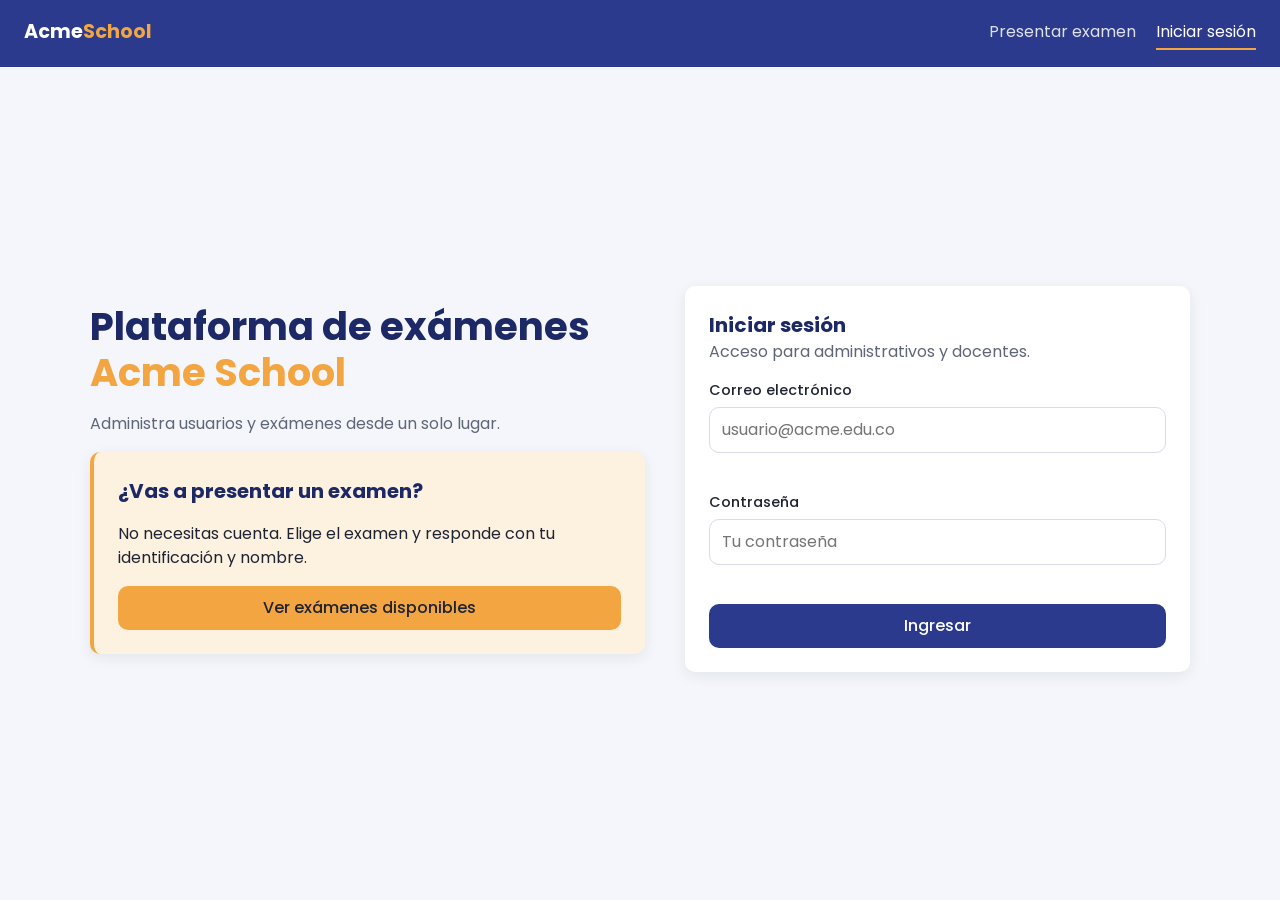
==== html/examenes.html @ 31f8342a "feat: implementa CRUD de examenes con preguntas y respuestas" ====
<!DOCTYPE html>
<html lang="es">
<head>
  <meta charset="UTF-8">
  <meta name="viewport" content="width=device-width, initial-scale=1.0">
  <title>Gestión de exámenes · Acme School</title>
  <link rel="icon" href="../imagenes/logo.svg" type="image/svg+xml">
  <link rel="preconnect" href="https://fonts.googleapis.com">
  <link href="https://fonts.googleapis.com/css2?family=Poppins:wght@400;500;600;700&display=swap" rel="stylesheet">
  <link rel="stylesheet" href="../css/style.css">
  <script src="../js/script.js" defer></script>
  <script src="../js/componentes/acme-menu.js" defer></script>
  <script src="../js/componentes/editor-pregunta.js" defer></script>
  <script src="../js/componentes/formulario-examen.js" defer></script>
  <script src="../js/componentes/tabla-examenes.js" defer></script>
  <script src="../js/examenes.js" defer></script>
</head>
<body>
  <acme-menu activo="examenes"></acme-menu>

  <main>
    <section class="panel">
      <h1>Gestión de exámenes</h1>
      <p class="subtitulo">Crea, actualiza y elimina exámenes con sus preguntas y respuestas.</p>
    </section>

    <formulario-examen id="formularioExamen"></formulario-examen>
    <tabla-examenes id="tablaExamenes"></tabla-examenes>
  </main>
</body>
</html>
---- css/style.css ----
/* =========================================================
   Acme School · style.css
   Identidad visual común. Los Web Components también cargan
   este archivo dentro de su Shadow DOM para verse iguales.
   ========================================================= */

/* ---------- Variables (colores y medidas de la marca) ---------- */
:root {
  --color-primario: #2b3a8c;
  --color-primario-oscuro: #1d2866;
  --color-primario-claro: #e6e9f7;
  --color-acento: #f2a541;
  --color-acento-claro: #fdf1df;
  --color-exito: #2e9e6a;
  --color-exito-claro: #e3f5ec;
  --color-peligro: #d64545;
  --color-peligro-claro: #fbe7e7;
  --color-fondo: #f4f6fb;
  --color-superficie: #ffffff;
  --color-texto: #1e2333;
  --color-texto-suave: #5f6578;
  --color-borde: #d9dce8;

  --fuente: "Poppins", system-ui, sans-serif;
  --radio: 10px;
  --sombra: 0 4px 14px rgba(30, 35, 51, 0.08);
  --transicion: 0.2s ease;
}

/* ---------- Base ---------- */
* {
  box-sizing: border-box;
  margin: 0;
  padding: 0;
}

body {
  font-family: var(--fuente);
  background: var(--color-fondo);
  color: var(--color-texto);
  line-height: 1.5;
  min-height: 100vh;
}

main {
  width: min(1100px, 100% - 32px);
  margin: 32px auto;
  display: grid;
  gap: 24px;
  animation: aparecer 0.4s ease;
}

h1 {
  font-size: 1.8rem;
  color: var(--color-primario-oscuro);
}

h2 {
  font-size: 1.25rem;
  color: var(--color-primario-oscuro);
}

h3 {
  font-size: 1.05rem;
  color: var(--color-primario-oscuro);
}

a {
  color: var(--color-primario);
}

/* Foco visible para quien navega con teclado (accesibilidad) */
:focus-visible {
  outline: 3px solid var(--color-acento);
  outline-offset: 2px;
}

/* ---------- Paneles ---------- */
.panel {
  background: var(--color-superficie);
  border-radius: var(--radio);
  box-shadow: var(--sombra);
  padding: 24px;
  display: grid;
  gap: 16px;
}

.encabezado-pagina {
  display: flex;
  flex-wrap: wrap;
  justify-content: space-between;
  align-items: center;
  gap: 12px;
}

.subtitulo {
  color: var(--color-texto-suave);
}

/* ---------- Botones ---------- */
.btn {
  font: inherit;
  font-weight: 500;
  border: none;
  border-radius: var(--radio);
  padding: 10px 18px;
  cursor: pointer;
  text-decoration: none;
  display: inline-block;
  text-align: center;
  transition: background var(--transicion), transform var(--transicion);
}

.btn:hover {
  transform: translateY(-1px);
}

.btn:disabled {
  opacity: 0.5;
  cursor: not-allowed;
  transform: none;
}

.btn-primario {
  background: var(--color-primario);
  color: #fff;
}

.btn-primario:hover {
  background: var(--color-primario-oscuro);
}

.btn-secundario {
  background: var(--color-primario-claro);
  color: var(--color-primario-oscuro);
}

.btn-acento {
  background: var(--color-acento);
  color: var(--color-texto);
}

.btn-peligro {
  background: var(--color-peligro);
  color: #fff;
}

.btn-pequeno {
  padding: 6px 12px;
  font-size: 0.85rem;
}

/* ---------- Formularios ---------- */
.formulario {
  display: grid;
  grid-template-columns: repeat(auto-fit, minmax(220px, 1fr));
  gap: 16px;
}

.campo {
  display: grid;
  gap: 6px;
  align-content: start;
}

.campo-completo {
  grid-column: 1 / -1;
}

label {
  font-weight: 500;
  font-size: 0.9rem;
}

input,
select,
textarea {
  font: inherit;
  width: 100%;
  padding: 10px 12px;
  border: 1px solid var(--color-borde);
  border-radius: var(--radio);
  background: var(--color-superficie);
  color: var(--color-texto);
  transition: border-color var(--transicion);
}

textarea {
  resize: vertical;
  min-height: 80px;
}

input:focus,
select:focus,
textarea:focus {
  border-color: var(--color-primario);
}

input:disabled {
  background: var(--color-fondo);
  color: var(--color-texto-suave);
}

input.incorrecto,
select.incorrecto,
textarea.incorrecto {
  border-color: var(--color-peligro);
}

.error {
  color: var(--color-peligro);
  font-size: 0.85rem;
  min-height: 1.2em;
}

.acciones {
  display: flex;
  flex-wrap: wrap;
  gap: 12px;
  grid-column: 1 / -1;
}

/* ---------- Tablas ---------- */
.contenedor-tabla {
  overflow-x: auto;
}

table {
  width: 100%;
  border-collapse: collapse;
}

th,
td {
  text-align: left;
  padding: 12px;
  border-bottom: 1px solid var(--color-borde);
}

th {
  background: var(--color-primario-claro);
  color: var(--color-primario-oscuro);
  font-weight: 600;
}

tbody tr {
  transition: background var(--transicion);
}

tbody tr:hover {
  background: var(--color-fondo);
}

.celda-acciones {
  display: flex;
  flex-wrap: wrap;
  gap: 8px;
}

/* Fila que se está editando */
tr.editando {
  background: var(--color-acento-claro);
}

/* ---------- Etiquetas ---------- */
.etiqueta {
  display: inline-block;
  padding: 2px 10px;
  border-radius: 999px;
  font-size: 0.8rem;
  font-weight: 500;
  background: var(--color-primario-claro);
  color: var(--color-primario);
}

.etiqueta-docente {
  background: var(--color-exito-claro);
  color: var(--color-exito);
}

/* ---------- Mensajes ---------- */
.mensaje {
  padding: 10px 14px;
  border-radius: var(--radio);
}

.mensaje:empty {
  display: none;
}

.exito {
  background: var(--color-exito-claro);
  color: var(--color-exito);
}

.fallo {
  background: var(--color-peligro-claro);
  color: var(--color-peligro);
}

.vacio {
  text-align: center;
  color: var(--color-texto-suave);
  padding: 24px;
}

/* ---------- Utilidades ---------- */
.oculto {
  display: none !important;
}

.aparecer {
  animation: aparecer 0.35s ease;
}

@keyframes aparecer {
  from {
    opacity: 0;
    transform: translateY(10px);
  }
  to {
    opacity: 1;
    transform: translateY(0);
  }
}

/* =========================================================
   Página de entrada (index.html): login
   ========================================================= */
.entrada {
  min-height: calc(100vh - 140px);
  grid-template-columns: 1.1fr 1fr;
  align-items: center;
  gap: 40px;
}

.bienvenida {
  display: grid;
  gap: 16px;
}

.bienvenida h1 {
  font-size: 2.4rem;
  line-height: 1.2;
}

.bienvenida h1 span {
  color: var(--color-acento);
}

.acceso-publico {
  background: var(--color-acento-claro);
  border-left: 4px solid var(--color-acento);
}

/* =========================================================
   Responsive
   ========================================================= */
@media (max-width: 800px) {
  .entrada {
    grid-template-columns: 1fr;
    min-height: auto;
  }

  .bienvenida h1 {
    font-size: 1.8rem;
  }
}

/* En celulares las tablas se convierten en tarjetas: cada celda
   muestra su título con el atributo data-etiqueta */
@media (max-width: 700px) {
  main {
    margin: 16px auto;
  }

  .panel {
    padding: 16px;
  }

  h1 {
    font-size: 1.4rem;
  }

  thead {
    display: none;
  }

  table,
  tbody,
  tr,
  td {
    display: block;
    width: 100%;
  }

  tbody tr {
    border: 1px solid var(--color-borde);
    border-radius: var(--radio);
    margin-bottom: 12px;
    padding: 8px 12px;
  }

  td {
    display: flex;
    justify-content: space-between;
    gap: 12px;
    padding: 8px 0;
    text-align: right;
  }

  td:last-child {
    border-bottom: none;
  }

  td[data-etiqueta]::before {
    content: attr(data-etiqueta);
    font-weight: 600;
    color: var(--color-primario-oscuro);
    text-align: left;
  }

  .celda-acciones {
    justify-content: flex-end;
  }

  .acciones .btn {
    flex: 1;
  }
}
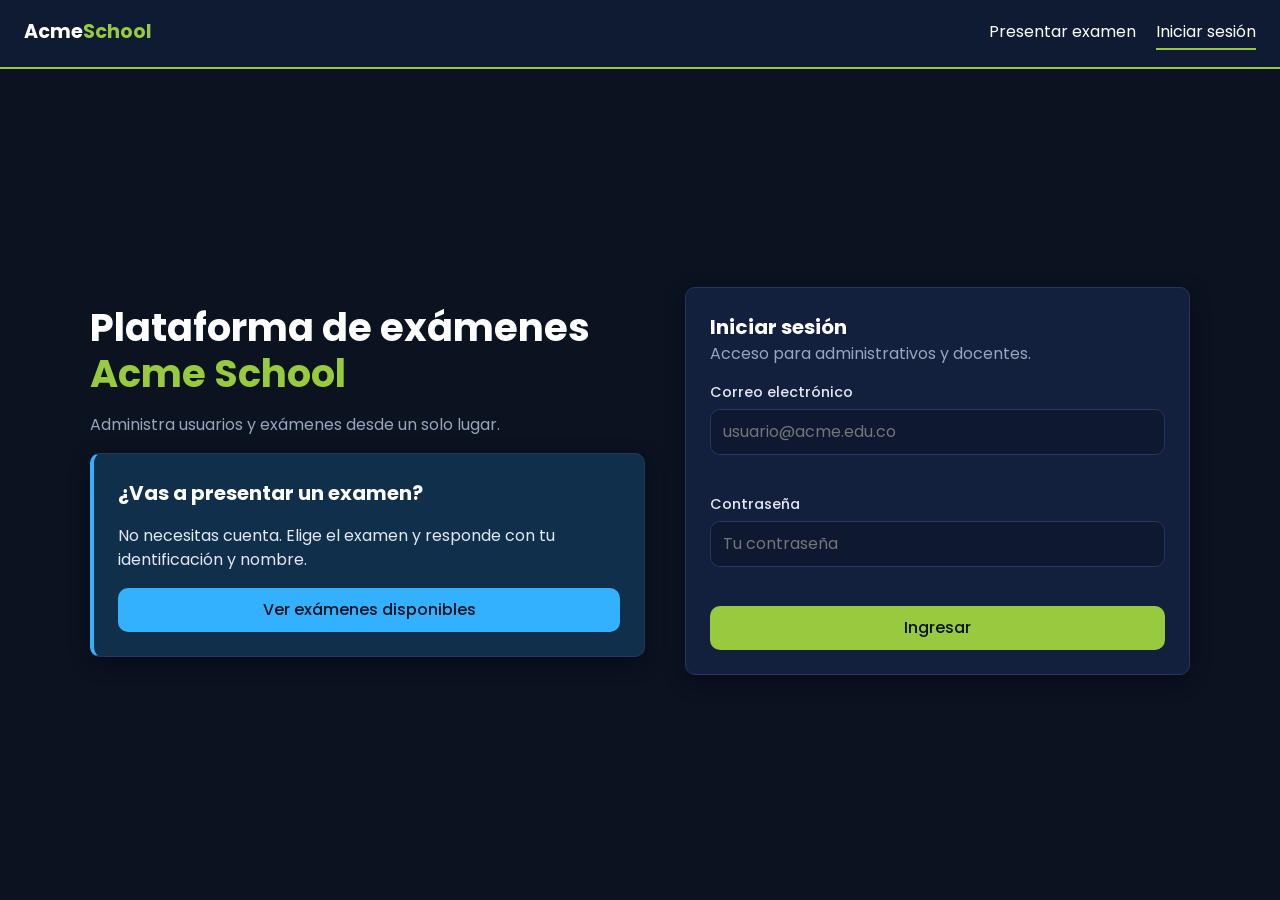
==== commit 78f2c4fd: "refactor: mueve las plantillas de los web components al HTML de cada pagina" ====
--- a/html/examenes.html
+++ b/html/examenes.html
@@ -27,5 +27,156 @@
     <formulario-examen id="formularioExamen"></formulario-examen>
     <tabla-examenes id="tablaExamenes"></tabla-examenes>
   </main>
+
+  <!-- Plantilla del Web Component <formulario-examen> -->
+  <template id="tpl-formulario-examen">
+    <link rel="stylesheet" href="../css/style.css">
+    <style>
+      .seccion-preguntas {
+        display: grid;
+        gap: 16px;
+        grid-column: 1 / -1;
+        padding-top: 8px;
+        border-top: 1px solid var(--color-borde);
+      }
+      #preguntas {
+        display: grid;
+        gap: 16px;
+      }
+    </style>
+    <section class="panel">
+      <h2 id="tituloFormulario">Nuevo examen</h2>
+      <form id="formulario" class="formulario" novalidate>
+        <div class="campo">
+          <label for="codigo">Código</label>
+          <input type="text" id="codigo" name="codigo" placeholder="JS-002">
+          <p id="error-codigo" class="error"></p>
+        </div>
+        <div class="campo">
+          <label for="titulo">Título</label>
+          <input type="text" id="titulo" name="titulo" placeholder="Arreglos y objetos">
+          <p id="error-titulo" class="error"></p>
+        </div>
+        <div class="campo">
+          <label for="tiempo">Tiempo (minutos)</label>
+          <input type="number" id="tiempo" name="tiempo" min="1" max="180" placeholder="30">
+          <p id="error-tiempo" class="error"></p>
+        </div>
+        <div class="campo">
+          <label for="porcentaje">Porcentaje de aprobación (%)</label>
+          <input type="number" id="porcentaje" name="porcentaje" min="1" max="100" placeholder="60">
+          <p id="error-porcentaje" class="error"></p>
+        </div>
+        <div class="campo campo-completo">
+          <label for="descripcion">Descripción del examen</label>
+          <textarea id="descripcion" name="descripcion" rows="2" placeholder="Temas que evalúa el examen"></textarea>
+          <p id="error-descripcion" class="error"></p>
+        </div>
+
+        <div class="seccion-preguntas">
+          <div class="encabezado-pagina">
+            <h3 id="contadorPreguntas">Preguntas</h3>
+            <button type="button" id="btnAgregarPregunta" class="btn btn-acento btn-pequeno">+ Agregar pregunta</button>
+          </div>
+          <div id="preguntas"></div>
+        </div>
+
+        <p id="mensaje" class="mensaje campo-completo" role="alert"></p>
+
+        <div class="acciones">
+          <button type="submit" id="btnGuardar" class="btn btn-primario">Crear examen</button>
+          <button type="button" id="btnCancelar" class="btn btn-secundario oculto">Cancelar edición</button>
+        </div>
+      </form>
+    </section>
+  </template>
+
+  <!-- Plantilla del Web Component <editor-pregunta> -->
+  <template id="tpl-editor-pregunta">
+    <link rel="stylesheet" href="../css/style.css">
+    <style>
+      .pregunta {
+        border: 1px solid var(--color-borde);
+        border-left: 4px solid var(--color-primario);
+        border-radius: var(--radio);
+        padding: 16px;
+        display: grid;
+        gap: 12px;
+        animation: aparecer 0.3s ease;
+      }
+      .cabecera {
+        display: flex;
+        flex-wrap: wrap;
+        justify-content: space-between;
+        align-items: center;
+        gap: 8px;
+      }
+      #respuestas {
+        display: grid;
+        gap: 8px;
+      }
+      .respuesta {
+        display: grid;
+        grid-template-columns: auto 1fr auto;
+        align-items: center;
+        gap: 8px;
+      }
+      .respuesta input[type="radio"] {
+        width: 20px;
+        height: 20px;
+        cursor: pointer;
+      }
+      .ayuda {
+        font-size: 0.85rem;
+        color: var(--color-texto-suave);
+      }
+      /* El espacio del error solo aparece cuando hay un error */
+      .error:empty {
+        display: none;
+      }
+    </style>
+    <div class="pregunta">
+      <div class="cabecera">
+        <h3 id="titulo">Pregunta</h3>
+        <button type="button" id="btnEliminar" class="btn btn-peligro btn-pequeno">Eliminar pregunta</button>
+      </div>
+      <div class="campo">
+        <label for="enunciado">Enunciado</label>
+        <textarea id="enunciado" rows="2" placeholder="Escribe la pregunta"></textarea>
+      </div>
+      <p class="ayuda">Respuestas: marca con el círculo la respuesta correcta.</p>
+      <div id="respuestas"></div>
+      <div>
+        <button type="button" id="btnAgregarRespuesta" class="btn btn-secundario btn-pequeno">+ Agregar respuesta</button>
+      </div>
+      <p id="error" class="error" role="alert"></p>
+    </div>
+  </template>
+
+  <!-- Plantilla del Web Component <tabla-examenes> -->
+  <template id="tpl-tabla-examenes">
+    <link rel="stylesheet" href="../css/style.css">
+    <section class="panel">
+      <div class="encabezado-pagina">
+        <h2>Exámenes registrados</h2>
+        <p id="resumen" class="subtitulo"></p>
+      </div>
+      <div class="contenedor-tabla">
+        <table>
+          <thead>
+            <tr>
+              <th>Código</th>
+              <th>Título</th>
+              <th>Tiempo</th>
+              <th>Aprobación</th>
+              <th>Preguntas</th>
+              <th>Acciones</th>
+            </tr>
+          </thead>
+          <tbody id="cuerpo"></tbody>
+        </table>
+      </div>
+    </section>
+  </template>
 </body>
 </html>
--- a/css/style.css
+++ b/css/style.css
@@ -5,25 +5,34 @@
    ========================================================= */
 
 /* ---------- Variables (colores y medidas de la marca) ---------- */
+/* Modo oscuro con la paleta verde lima + azul marino */
 :root {
-  --color-primario: #2b3a8c;
-  --color-primario-oscuro: #1d2866;
-  --color-primario-claro: #e6e9f7;
-  --color-acento: #f2a541;
-  --color-acento-claro: #fdf1df;
-  --color-exito: #2e9e6a;
-  --color-exito-claro: #e3f5ec;
-  --color-peligro: #d64545;
-  --color-peligro-claro: #fbe7e7;
-  --color-fondo: #f4f6fb;
-  --color-superficie: #ffffff;
-  --color-texto: #1e2333;
-  --color-texto-suave: #5f6578;
-  --color-borde: #d9dce8;
+  /* Le dice al navegador que use controles nativos oscuros (select, number, scrollbar) */
+  color-scheme: dark;
+
+  --color-primario: #98ca3f;          /* verde lima: botones principales y enlaces */
+  --color-primario-oscuro: #7fae2e;   /* hover del botón principal */
+  --color-primario-claro: #1c2d4f;    /* fondos suaves: encabezado de tabla, botón secundario */
+  --color-acento: #33b1ff;            /* celeste: acciones secundarias y foco */
+  --color-acento-claro: #102f4a;
+  --color-exito: #98ca3f;
+  --color-exito-claro: #1f3322;
+  --color-peligro: #ff6b6b;
+  --color-peligro-claro: #3a1d27;
+
+  --color-fondo: #0b1220;             /* fondo de la página */
+  --color-superficie: #121f3d;        /* tarjetas y paneles */
+  --color-campo: #0e1830;             /* fondo de inputs */
+  --color-menu: #0f1a33;              /* barra de navegación */
+  --color-titulo: #ffffff;
+  --color-texto: #e3e8f2;
+  --color-texto-suave: #98a5bd;
+  --color-texto-sobre-primario: #0b1220; /* texto oscuro sobre el verde y el celeste */
+  --color-borde: #26365c;
 
   --fuente: "Poppins", system-ui, sans-serif;
   --radio: 10px;
-  --sombra: 0 4px 14px rgba(30, 35, 51, 0.08);
+  --sombra: 0 6px 20px rgba(0, 0, 0, 0.35);
   --transicion: 0.2s ease;
 }
 
@@ -52,17 +61,17 @@
 
 h1 {
   font-size: 1.8rem;
-  color: var(--color-primario-oscuro);
+  color: var(--color-titulo);
 }
 
 h2 {
   font-size: 1.25rem;
-  color: var(--color-primario-oscuro);
+  color: var(--color-titulo);
 }
 
 h3 {
   font-size: 1.05rem;
-  color: var(--color-primario-oscuro);
+  color: var(--color-titulo);
 }
 
 a {
@@ -78,6 +87,7 @@
 /* ---------- Paneles ---------- */
 .panel {
   background: var(--color-superficie);
+  border: 1px solid var(--color-borde);
   border-radius: var(--radio);
   box-shadow: var(--sombra);
   padding: 24px;
@@ -123,7 +133,7 @@
 
 .btn-primario {
   background: var(--color-primario);
-  color: #fff;
+  color: var(--color-texto-sobre-primario);
 }
 
 .btn-primario:hover {
@@ -132,17 +142,17 @@
 
 .btn-secundario {
   background: var(--color-primario-claro);
-  color: var(--color-primario-oscuro);
+  color: var(--color-titulo);
 }
 
 .btn-acento {
   background: var(--color-acento);
-  color: var(--color-texto);
+  color: var(--color-texto-sobre-primario);
 }
 
 .btn-peligro {
   background: var(--color-peligro);
-  color: #fff;
+  color: var(--color-texto-sobre-primario);
 }
 
 .btn-pequeno {
@@ -180,7 +190,7 @@
   padding: 10px 12px;
   border: 1px solid var(--color-borde);
   border-radius: var(--radio);
-  background: var(--color-superficie);
+  background: var(--color-campo);
   color: var(--color-texto);
   transition: border-color var(--transicion);
 }
@@ -239,7 +249,7 @@
 
 th {
   background: var(--color-primario-claro);
-  color: var(--color-primario-oscuro);
+  color: var(--color-titulo);
   font-weight: 600;
 }
 
@@ -269,8 +279,8 @@
   border-radius: 999px;
   font-size: 0.8rem;
   font-weight: 500;
-  background: var(--color-primario-claro);
-  color: var(--color-primario);
+  background: var(--color-acento-claro);
+  color: var(--color-acento);
 }
 
 .etiqueta-docente {
@@ -322,6 +332,47 @@
     opacity: 1;
     transform: translateY(0);
   }
+}
+
+/* =========================================================
+   Web Components
+   ========================================================= */
+/* Las etiquetas personalizadas se muestran en línea (inline) por defecto:
+   aquí se convierten en bloques para que ocupen todo el ancho */
+acme-menu,
+formulario-login,
+formulario-usuario,
+tabla-usuarios,
+formulario-examen,
+editor-pregunta,
+tabla-examenes,
+tarjeta-examen,
+registro-estudiante,
+reloj-examen,
+pregunta-examen,
+resultado-examen {
+  display: block;
+}
+
+/* Tarjetas centradas de ancho limitado */
+registro-estudiante,
+resultado-examen {
+  width: 100%;
+  justify-self: center;
+}
+
+registro-estudiante {
+  max-width: 560px;
+}
+
+resultado-examen {
+  max-width: 620px;
+}
+
+/* Botón Eliminar esperando el segundo clic de confirmación */
+.btn-peligro.confirmar {
+  outline: 2px solid var(--color-peligro);
+  outline-offset: 2px;
 }
 
 /* =========================================================
@@ -345,12 +396,68 @@
 }
 
 .bienvenida h1 span {
-  color: var(--color-acento);
+  color: var(--color-primario);
+}
+
+.formulario-login {
+  display: grid;
+  gap: 16px;
 }
 
 .acceso-publico {
   background: var(--color-acento-claro);
   border-left: 4px solid var(--color-acento);
+}
+
+/* =========================================================
+   Presentar examen
+   ========================================================= */
+.vista {
+  display: grid;
+  gap: 24px;
+}
+
+.grilla-examenes {
+  display: grid;
+  grid-template-columns: repeat(auto-fill, minmax(280px, 1fr));
+  gap: 20px;
+}
+
+/* El encabezado con el reloj queda pegado arriba al bajar por las preguntas */
+.encabezado-examen {
+  position: sticky;
+  top: 12px;
+  z-index: 5;
+  display: flex;
+  flex-wrap: wrap;
+  justify-content: space-between;
+  align-items: center;
+  gap: 16px;
+  border-color: var(--color-primario);
+}
+
+.info-examen {
+  display: grid;
+  gap: 4px;
+}
+
+.datos-examen {
+  list-style: none;
+  display: flex;
+  flex-wrap: wrap;
+  gap: 6px 20px;
+  color: var(--color-texto-suave);
+}
+
+.datos-examen strong {
+  color: var(--color-primario);
+}
+
+.btn-terminar {
+  justify-self: center;
+  min-width: 240px;
+  padding: 14px 24px;
+  font-size: 1.05rem;
 }
 
 /* =========================================================
@@ -365,6 +472,31 @@
   .bienvenida h1 {
     font-size: 1.8rem;
   }
+
+  /* En celular el encabezado fijo debe ser bajito para no tapar las preguntas */
+  .encabezado-examen {
+    top: 0;
+    flex-wrap: nowrap;
+    padding: 12px;
+    gap: 12px;
+  }
+
+  .encabezado-examen h1 {
+    font-size: 1.05rem;
+  }
+
+  #estudianteExamen {
+    display: none;
+  }
+
+  .datos-examen {
+    font-size: 0.8rem;
+    gap: 2px 12px;
+  }
+
+  .btn-terminar {
+    width: 100%;
+  }
 }
 
 /* En celulares las tablas se convierten en tarjetas: cada celda
@@ -416,7 +548,7 @@
   td[data-etiqueta]::before {
     content: attr(data-etiqueta);
     font-weight: 600;
-    color: var(--color-primario-oscuro);
+    color: var(--color-titulo);
     text-align: left;
   }
 
--- a/css/style.css
+++ b/css/style.css
@@ -5,25 +5,34 @@
    ========================================================= */
 
 /* ---------- Variables (colores y medidas de la marca) ---------- */
+/* Modo oscuro con la paleta verde lima + azul marino */
 :root {
-  --color-primario: #2b3a8c;
-  --color-primario-oscuro: #1d2866;
-  --color-primario-claro: #e6e9f7;
-  --color-acento: #f2a541;
-  --color-acento-claro: #fdf1df;
-  --color-exito: #2e9e6a;
-  --color-exito-claro: #e3f5ec;
-  --color-peligro: #d64545;
-  --color-peligro-claro: #fbe7e7;
-  --color-fondo: #f4f6fb;
-  --color-superficie: #ffffff;
-  --color-texto: #1e2333;
-  --color-texto-suave: #5f6578;
-  --color-borde: #d9dce8;
+  /* Le dice al navegador que use controles nativos oscuros (select, number, scrollbar) */
+  color-scheme: dark;
+
+  --color-primario: #98ca3f;          /* verde lima: botones principales y enlaces */
+  --color-primario-oscuro: #7fae2e;   /* hover del botón principal */
+  --color-primario-claro: #1c2d4f;    /* fondos suaves: encabezado de tabla, botón secundario */
+  --color-acento: #33b1ff;            /* celeste: acciones secundarias y foco */
+  --color-acento-claro: #102f4a;
+  --color-exito: #98ca3f;
+  --color-exito-claro: #1f3322;
+  --color-peligro: #ff6b6b;
+  --color-peligro-claro: #3a1d27;
+
+  --color-fondo: #0b1220;             /* fondo de la página */
+  --color-superficie: #121f3d;        /* tarjetas y paneles */
+  --color-campo: #0e1830;             /* fondo de inputs */
+  --color-menu: #0f1a33;              /* barra de navegación */
+  --color-titulo: #ffffff;
+  --color-texto: #e3e8f2;
+  --color-texto-suave: #98a5bd;
+  --color-texto-sobre-primario: #0b1220; /* texto oscuro sobre el verde y el celeste */
+  --color-borde: #26365c;
 
   --fuente: "Poppins", system-ui, sans-serif;
   --radio: 10px;
-  --sombra: 0 4px 14px rgba(30, 35, 51, 0.08);
+  --sombra: 0 6px 20px rgba(0, 0, 0, 0.35);
   --transicion: 0.2s ease;
 }
 
@@ -52,17 +61,17 @@
 
 h1 {
   font-size: 1.8rem;
-  color: var(--color-primario-oscuro);
+  color: var(--color-titulo);
 }
 
 h2 {
   font-size: 1.25rem;
-  color: var(--color-primario-oscuro);
+  color: var(--color-titulo);
 }
 
 h3 {
   font-size: 1.05rem;
-  color: var(--color-primario-oscuro);
+  color: var(--color-titulo);
 }
 
 a {
@@ -78,6 +87,7 @@
 /* ---------- Paneles ---------- */
 .panel {
   background: var(--color-superficie);
+  border: 1px solid var(--color-borde);
   border-radius: var(--radio);
   box-shadow: var(--sombra);
   padding: 24px;
@@ -123,7 +133,7 @@
 
 .btn-primario {
   background: var(--color-primario);
-  color: #fff;
+  color: var(--color-texto-sobre-primario);
 }
 
 .btn-primario:hover {
@@ -132,17 +142,17 @@
 
 .btn-secundario {
   background: var(--color-primario-claro);
-  color: var(--color-primario-oscuro);
+  color: var(--color-titulo);
 }
 
 .btn-acento {
   background: var(--color-acento);
-  color: var(--color-texto);
+  color: var(--color-texto-sobre-primario);
 }
 
 .btn-peligro {
   background: var(--color-peligro);
-  color: #fff;
+  color: var(--color-texto-sobre-primario);
 }
 
 .btn-pequeno {
@@ -180,7 +190,7 @@
   padding: 10px 12px;
   border: 1px solid var(--color-borde);
   border-radius: var(--radio);
-  background: var(--color-superficie);
+  background: var(--color-campo);
   color: var(--color-texto);
   transition: border-color var(--transicion);
 }
@@ -239,7 +249,7 @@
 
 th {
   background: var(--color-primario-claro);
-  color: var(--color-primario-oscuro);
+  color: var(--color-titulo);
   font-weight: 600;
 }
 
@@ -269,8 +279,8 @@
   border-radius: 999px;
   font-size: 0.8rem;
   font-weight: 500;
-  background: var(--color-primario-claro);
-  color: var(--color-primario);
+  background: var(--color-acento-claro);
+  color: var(--color-acento);
 }
 
 .etiqueta-docente {
@@ -322,6 +332,47 @@
     opacity: 1;
     transform: translateY(0);
   }
+}
+
+/* =========================================================
+   Web Components
+   ========================================================= */
+/* Las etiquetas personalizadas se muestran en línea (inline) por defecto:
+   aquí se convierten en bloques para que ocupen todo el ancho */
+acme-menu,
+formulario-login,
+formulario-usuario,
+tabla-usuarios,
+formulario-examen,
+editor-pregunta,
+tabla-examenes,
+tarjeta-examen,
+registro-estudiante,
+reloj-examen,
+pregunta-examen,
+resultado-examen {
+  display: block;
+}
+
+/* Tarjetas centradas de ancho limitado */
+registro-estudiante,
+resultado-examen {
+  width: 100%;
+  justify-self: center;
+}
+
+registro-estudiante {
+  max-width: 560px;
+}
+
+resultado-examen {
+  max-width: 620px;
+}
+
+/* Botón Eliminar esperando el segundo clic de confirmación */
+.btn-peligro.confirmar {
+  outline: 2px solid var(--color-peligro);
+  outline-offset: 2px;
 }
 
 /* =========================================================
@@ -345,12 +396,68 @@
 }
 
 .bienvenida h1 span {
-  color: var(--color-acento);
+  color: var(--color-primario);
+}
+
+.formulario-login {
+  display: grid;
+  gap: 16px;
 }
 
 .acceso-publico {
   background: var(--color-acento-claro);
   border-left: 4px solid var(--color-acento);
+}
+
+/* =========================================================
+   Presentar examen
+   ========================================================= */
+.vista {
+  display: grid;
+  gap: 24px;
+}
+
+.grilla-examenes {
+  display: grid;
+  grid-template-columns: repeat(auto-fill, minmax(280px, 1fr));
+  gap: 20px;
+}
+
+/* El encabezado con el reloj queda pegado arriba al bajar por las preguntas */
+.encabezado-examen {
+  position: sticky;
+  top: 12px;
+  z-index: 5;
+  display: flex;
+  flex-wrap: wrap;
+  justify-content: space-between;
+  align-items: center;
+  gap: 16px;
+  border-color: var(--color-primario);
+}
+
+.info-examen {
+  display: grid;
+  gap: 4px;
+}
+
+.datos-examen {
+  list-style: none;
+  display: flex;
+  flex-wrap: wrap;
+  gap: 6px 20px;
+  color: var(--color-texto-suave);
+}
+
+.datos-examen strong {
+  color: var(--color-primario);
+}
+
+.btn-terminar {
+  justify-self: center;
+  min-width: 240px;
+  padding: 14px 24px;
+  font-size: 1.05rem;
 }
 
 /* =========================================================
@@ -365,6 +472,31 @@
   .bienvenida h1 {
     font-size: 1.8rem;
   }
+
+  /* En celular el encabezado fijo debe ser bajito para no tapar las preguntas */
+  .encabezado-examen {
+    top: 0;
+    flex-wrap: nowrap;
+    padding: 12px;
+    gap: 12px;
+  }
+
+  .encabezado-examen h1 {
+    font-size: 1.05rem;
+  }
+
+  #estudianteExamen {
+    display: none;
+  }
+
+  .datos-examen {
+    font-size: 0.8rem;
+    gap: 2px 12px;
+  }
+
+  .btn-terminar {
+    width: 100%;
+  }
 }
 
 /* En celulares las tablas se convierten en tarjetas: cada celda
@@ -416,7 +548,7 @@
   td[data-etiqueta]::before {
     content: attr(data-etiqueta);
     font-weight: 600;
-    color: var(--color-primario-oscuro);
+    color: var(--color-titulo);
     text-align: left;
   }
 
--- a/css/style.css
+++ b/css/style.css
@@ -5,25 +5,34 @@
    ========================================================= */
 
 /* ---------- Variables (colores y medidas de la marca) ---------- */
+/* Modo oscuro con la paleta verde lima + azul marino */
 :root {
-  --color-primario: #2b3a8c;
-  --color-primario-oscuro: #1d2866;
-  --color-primario-claro: #e6e9f7;
-  --color-acento: #f2a541;
-  --color-acento-claro: #fdf1df;
-  --color-exito: #2e9e6a;
-  --color-exito-claro: #e3f5ec;
-  --color-peligro: #d64545;
-  --color-peligro-claro: #fbe7e7;
-  --color-fondo: #f4f6fb;
-  --color-superficie: #ffffff;
-  --color-texto: #1e2333;
-  --color-texto-suave: #5f6578;
-  --color-borde: #d9dce8;
+  /* Le dice al navegador que use controles nativos oscuros (select, number, scrollbar) */
+  color-scheme: dark;
+
+  --color-primario: #98ca3f;          /* verde lima: botones principales y enlaces */
+  --color-primario-oscuro: #7fae2e;   /* hover del botón principal */
+  --color-primario-claro: #1c2d4f;    /* fondos suaves: encabezado de tabla, botón secundario */
+  --color-acento: #33b1ff;            /* celeste: acciones secundarias y foco */
+  --color-acento-claro: #102f4a;
+  --color-exito: #98ca3f;
+  --color-exito-claro: #1f3322;
+  --color-peligro: #ff6b6b;
+  --color-peligro-claro: #3a1d27;
+
+  --color-fondo: #0b1220;             /* fondo de la página */
+  --color-superficie: #121f3d;        /* tarjetas y paneles */
+  --color-campo: #0e1830;             /* fondo de inputs */
+  --color-menu: #0f1a33;              /* barra de navegación */
+  --color-titulo: #ffffff;
+  --color-texto: #e3e8f2;
+  --color-texto-suave: #98a5bd;
+  --color-texto-sobre-primario: #0b1220; /* texto oscuro sobre el verde y el celeste */
+  --color-borde: #26365c;
 
   --fuente: "Poppins", system-ui, sans-serif;
   --radio: 10px;
-  --sombra: 0 4px 14px rgba(30, 35, 51, 0.08);
+  --sombra: 0 6px 20px rgba(0, 0, 0, 0.35);
   --transicion: 0.2s ease;
 }
 
@@ -52,17 +61,17 @@
 
 h1 {
   font-size: 1.8rem;
-  color: var(--color-primario-oscuro);
+  color: var(--color-titulo);
 }
 
 h2 {
   font-size: 1.25rem;
-  color: var(--color-primario-oscuro);
+  color: var(--color-titulo);
 }
 
 h3 {
   font-size: 1.05rem;
-  color: var(--color-primario-oscuro);
+  color: var(--color-titulo);
 }
 
 a {
@@ -78,6 +87,7 @@
 /* ---------- Paneles ---------- */
 .panel {
   background: var(--color-superficie);
+  border: 1px solid var(--color-borde);
   border-radius: var(--radio);
   box-shadow: var(--sombra);
   padding: 24px;
@@ -123,7 +133,7 @@
 
 .btn-primario {
   background: var(--color-primario);
-  color: #fff;
+  color: var(--color-texto-sobre-primario);
 }
 
 .btn-primario:hover {
@@ -132,17 +142,17 @@
 
 .btn-secundario {
   background: var(--color-primario-claro);
-  color: var(--color-primario-oscuro);
+  color: var(--color-titulo);
 }
 
 .btn-acento {
   background: var(--color-acento);
-  color: var(--color-texto);
+  color: var(--color-texto-sobre-primario);
 }
 
 .btn-peligro {
   background: var(--color-peligro);
-  color: #fff;
+  color: var(--color-texto-sobre-primario);
 }
 
 .btn-pequeno {
@@ -180,7 +190,7 @@
   padding: 10px 12px;
   border: 1px solid var(--color-borde);
   border-radius: var(--radio);
-  background: var(--color-superficie);
+  background: var(--color-campo);
   color: var(--color-texto);
   transition: border-color var(--transicion);
 }
@@ -239,7 +249,7 @@
 
 th {
   background: var(--color-primario-claro);
-  color: var(--color-primario-oscuro);
+  color: var(--color-titulo);
   font-weight: 600;
 }
 
@@ -269,8 +279,8 @@
   border-radius: 999px;
   font-size: 0.8rem;
   font-weight: 500;
-  background: var(--color-primario-claro);
-  color: var(--color-primario);
+  background: var(--color-acento-claro);
+  color: var(--color-acento);
 }
 
 .etiqueta-docente {
@@ -322,6 +332,47 @@
     opacity: 1;
     transform: translateY(0);
   }
+}
+
+/* =========================================================
+   Web Components
+   ========================================================= */
+/* Las etiquetas personalizadas se muestran en línea (inline) por defecto:
+   aquí se convierten en bloques para que ocupen todo el ancho */
+acme-menu,
+formulario-login,
+formulario-usuario,
+tabla-usuarios,
+formulario-examen,
+editor-pregunta,
+tabla-examenes,
+tarjeta-examen,
+registro-estudiante,
+reloj-examen,
+pregunta-examen,
+resultado-examen {
+  display: block;
+}
+
+/* Tarjetas centradas de ancho limitado */
+registro-estudiante,
+resultado-examen {
+  width: 100%;
+  justify-self: center;
+}
+
+registro-estudiante {
+  max-width: 560px;
+}
+
+resultado-examen {
+  max-width: 620px;
+}
+
+/* Botón Eliminar esperando el segundo clic de confirmación */
+.btn-peligro.confirmar {
+  outline: 2px solid var(--color-peligro);
+  outline-offset: 2px;
 }
 
 /* =========================================================
@@ -345,12 +396,68 @@
 }
 
 .bienvenida h1 span {
-  color: var(--color-acento);
+  color: var(--color-primario);
+}
+
+.formulario-login {
+  display: grid;
+  gap: 16px;
 }
 
 .acceso-publico {
   background: var(--color-acento-claro);
   border-left: 4px solid var(--color-acento);
+}
+
+/* =========================================================
+   Presentar examen
+   ========================================================= */
+.vista {
+  display: grid;
+  gap: 24px;
+}
+
+.grilla-examenes {
+  display: grid;
+  grid-template-columns: repeat(auto-fill, minmax(280px, 1fr));
+  gap: 20px;
+}
+
+/* El encabezado con el reloj queda pegado arriba al bajar por las preguntas */
+.encabezado-examen {
+  position: sticky;
+  top: 12px;
+  z-index: 5;
+  display: flex;
+  flex-wrap: wrap;
+  justify-content: space-between;
+  align-items: center;
+  gap: 16px;
+  border-color: var(--color-primario);
+}
+
+.info-examen {
+  display: grid;
+  gap: 4px;
+}
+
+.datos-examen {
+  list-style: none;
+  display: flex;
+  flex-wrap: wrap;
+  gap: 6px 20px;
+  color: var(--color-texto-suave);
+}
+
+.datos-examen strong {
+  color: var(--color-primario);
+}
+
+.btn-terminar {
+  justify-self: center;
+  min-width: 240px;
+  padding: 14px 24px;
+  font-size: 1.05rem;
 }
 
 /* =========================================================
@@ -365,6 +472,31 @@
   .bienvenida h1 {
     font-size: 1.8rem;
   }
+
+  /* En celular el encabezado fijo debe ser bajito para no tapar las preguntas */
+  .encabezado-examen {
+    top: 0;
+    flex-wrap: nowrap;
+    padding: 12px;
+    gap: 12px;
+  }
+
+  .encabezado-examen h1 {
+    font-size: 1.05rem;
+  }
+
+  #estudianteExamen {
+    display: none;
+  }
+
+  .datos-examen {
+    font-size: 0.8rem;
+    gap: 2px 12px;
+  }
+
+  .btn-terminar {
+    width: 100%;
+  }
 }
 
 /* En celulares las tablas se convierten en tarjetas: cada celda
@@ -416,7 +548,7 @@
   td[data-etiqueta]::before {
     content: attr(data-etiqueta);
     font-weight: 600;
-    color: var(--color-primario-oscuro);
+    color: var(--color-titulo);
     text-align: left;
   }
 
--- a/css/style.css
+++ b/css/style.css
@@ -5,25 +5,34 @@
    ========================================================= */
 
 /* ---------- Variables (colores y medidas de la marca) ---------- */
+/* Modo oscuro con la paleta verde lima + azul marino */
 :root {
-  --color-primario: #2b3a8c;
-  --color-primario-oscuro: #1d2866;
-  --color-primario-claro: #e6e9f7;
-  --color-acento: #f2a541;
-  --color-acento-claro: #fdf1df;
-  --color-exito: #2e9e6a;
-  --color-exito-claro: #e3f5ec;
-  --color-peligro: #d64545;
-  --color-peligro-claro: #fbe7e7;
-  --color-fondo: #f4f6fb;
-  --color-superficie: #ffffff;
-  --color-texto: #1e2333;
-  --color-texto-suave: #5f6578;
-  --color-borde: #d9dce8;
+  /* Le dice al navegador que use controles nativos oscuros (select, number, scrollbar) */
+  color-scheme: dark;
+
+  --color-primario: #98ca3f;          /* verde lima: botones principales y enlaces */
+  --color-primario-oscuro: #7fae2e;   /* hover del botón principal */
+  --color-primario-claro: #1c2d4f;    /* fondos suaves: encabezado de tabla, botón secundario */
+  --color-acento: #33b1ff;            /* celeste: acciones secundarias y foco */
+  --color-acento-claro: #102f4a;
+  --color-exito: #98ca3f;
+  --color-exito-claro: #1f3322;
+  --color-peligro: #ff6b6b;
+  --color-peligro-claro: #3a1d27;
+
+  --color-fondo: #0b1220;             /* fondo de la página */
+  --color-superficie: #121f3d;        /* tarjetas y paneles */
+  --color-campo: #0e1830;             /* fondo de inputs */
+  --color-menu: #0f1a33;              /* barra de navegación */
+  --color-titulo: #ffffff;
+  --color-texto: #e3e8f2;
+  --color-texto-suave: #98a5bd;
+  --color-texto-sobre-primario: #0b1220; /* texto oscuro sobre el verde y el celeste */
+  --color-borde: #26365c;
 
   --fuente: "Poppins", system-ui, sans-serif;
   --radio: 10px;
-  --sombra: 0 4px 14px rgba(30, 35, 51, 0.08);
+  --sombra: 0 6px 20px rgba(0, 0, 0, 0.35);
   --transicion: 0.2s ease;
 }
 
@@ -52,17 +61,17 @@
 
 h1 {
   font-size: 1.8rem;
-  color: var(--color-primario-oscuro);
+  color: var(--color-titulo);
 }
 
 h2 {
   font-size: 1.25rem;
-  color: var(--color-primario-oscuro);
+  color: var(--color-titulo);
 }
 
 h3 {
   font-size: 1.05rem;
-  color: var(--color-primario-oscuro);
+  color: var(--color-titulo);
 }
 
 a {
@@ -78,6 +87,7 @@
 /* ---------- Paneles ---------- */
 .panel {
   background: var(--color-superficie);
+  border: 1px solid var(--color-borde);
   border-radius: var(--radio);
   box-shadow: var(--sombra);
   padding: 24px;
@@ -123,7 +133,7 @@
 
 .btn-primario {
   background: var(--color-primario);
-  color: #fff;
+  color: var(--color-texto-sobre-primario);
 }
 
 .btn-primario:hover {
@@ -132,17 +142,17 @@
 
 .btn-secundario {
   background: var(--color-primario-claro);
-  color: var(--color-primario-oscuro);
+  color: var(--color-titulo);
 }
 
 .btn-acento {
   background: var(--color-acento);
-  color: var(--color-texto);
+  color: var(--color-texto-sobre-primario);
 }
 
 .btn-peligro {
   background: var(--color-peligro);
-  color: #fff;
+  color: var(--color-texto-sobre-primario);
 }
 
 .btn-pequeno {
@@ -180,7 +190,7 @@
   padding: 10px 12px;
   border: 1px solid var(--color-borde);
   border-radius: var(--radio);
-  background: var(--color-superficie);
+  background: var(--color-campo);
   color: var(--color-texto);
   transition: border-color var(--transicion);
 }
@@ -239,7 +249,7 @@
 
 th {
   background: var(--color-primario-claro);
-  color: var(--color-primario-oscuro);
+  color: var(--color-titulo);
   font-weight: 600;
 }
 
@@ -269,8 +279,8 @@
   border-radius: 999px;
   font-size: 0.8rem;
   font-weight: 500;
-  background: var(--color-primario-claro);
-  color: var(--color-primario);
+  background: var(--color-acento-claro);
+  color: var(--color-acento);
 }
 
 .etiqueta-docente {
@@ -322,6 +332,47 @@
     opacity: 1;
     transform: translateY(0);
   }
+}
+
+/* =========================================================
+   Web Components
+   ========================================================= */
+/* Las etiquetas personalizadas se muestran en línea (inline) por defecto:
+   aquí se convierten en bloques para que ocupen todo el ancho */
+acme-menu,
+formulario-login,
+formulario-usuario,
+tabla-usuarios,
+formulario-examen,
+editor-pregunta,
+tabla-examenes,
+tarjeta-examen,
+registro-estudiante,
+reloj-examen,
+pregunta-examen,
+resultado-examen {
+  display: block;
+}
+
+/* Tarjetas centradas de ancho limitado */
+registro-estudiante,
+resultado-examen {
+  width: 100%;
+  justify-self: center;
+}
+
+registro-estudiante {
+  max-width: 560px;
+}
+
+resultado-examen {
+  max-width: 620px;
+}
+
+/* Botón Eliminar esperando el segundo clic de confirmación */
+.btn-peligro.confirmar {
+  outline: 2px solid var(--color-peligro);
+  outline-offset: 2px;
 }
 
 /* =========================================================
@@ -345,12 +396,68 @@
 }
 
 .bienvenida h1 span {
-  color: var(--color-acento);
+  color: var(--color-primario);
+}
+
+.formulario-login {
+  display: grid;
+  gap: 16px;
 }
 
 .acceso-publico {
   background: var(--color-acento-claro);
   border-left: 4px solid var(--color-acento);
+}
+
+/* =========================================================
+   Presentar examen
+   ========================================================= */
+.vista {
+  display: grid;
+  gap: 24px;
+}
+
+.grilla-examenes {
+  display: grid;
+  grid-template-columns: repeat(auto-fill, minmax(280px, 1fr));
+  gap: 20px;
+}
+
+/* El encabezado con el reloj queda pegado arriba al bajar por las preguntas */
+.encabezado-examen {
+  position: sticky;
+  top: 12px;
+  z-index: 5;
+  display: flex;
+  flex-wrap: wrap;
+  justify-content: space-between;
+  align-items: center;
+  gap: 16px;
+  border-color: var(--color-primario);
+}
+
+.info-examen {
+  display: grid;
+  gap: 4px;
+}
+
+.datos-examen {
+  list-style: none;
+  display: flex;
+  flex-wrap: wrap;
+  gap: 6px 20px;
+  color: var(--color-texto-suave);
+}
+
+.datos-examen strong {
+  color: var(--color-primario);
+}
+
+.btn-terminar {
+  justify-self: center;
+  min-width: 240px;
+  padding: 14px 24px;
+  font-size: 1.05rem;
 }
 
 /* =========================================================
@@ -365,6 +472,31 @@
   .bienvenida h1 {
     font-size: 1.8rem;
   }
+
+  /* En celular el encabezado fijo debe ser bajito para no tapar las preguntas */
+  .encabezado-examen {
+    top: 0;
+    flex-wrap: nowrap;
+    padding: 12px;
+    gap: 12px;
+  }
+
+  .encabezado-examen h1 {
+    font-size: 1.05rem;
+  }
+
+  #estudianteExamen {
+    display: none;
+  }
+
+  .datos-examen {
+    font-size: 0.8rem;
+    gap: 2px 12px;
+  }
+
+  .btn-terminar {
+    width: 100%;
+  }
 }
 
 /* En celulares las tablas se convierten en tarjetas: cada celda
@@ -416,7 +548,7 @@
   td[data-etiqueta]::before {
     content: attr(data-etiqueta);
     font-weight: 600;
-    color: var(--color-primario-oscuro);
+    color: var(--color-titulo);
     text-align: left;
   }
 
